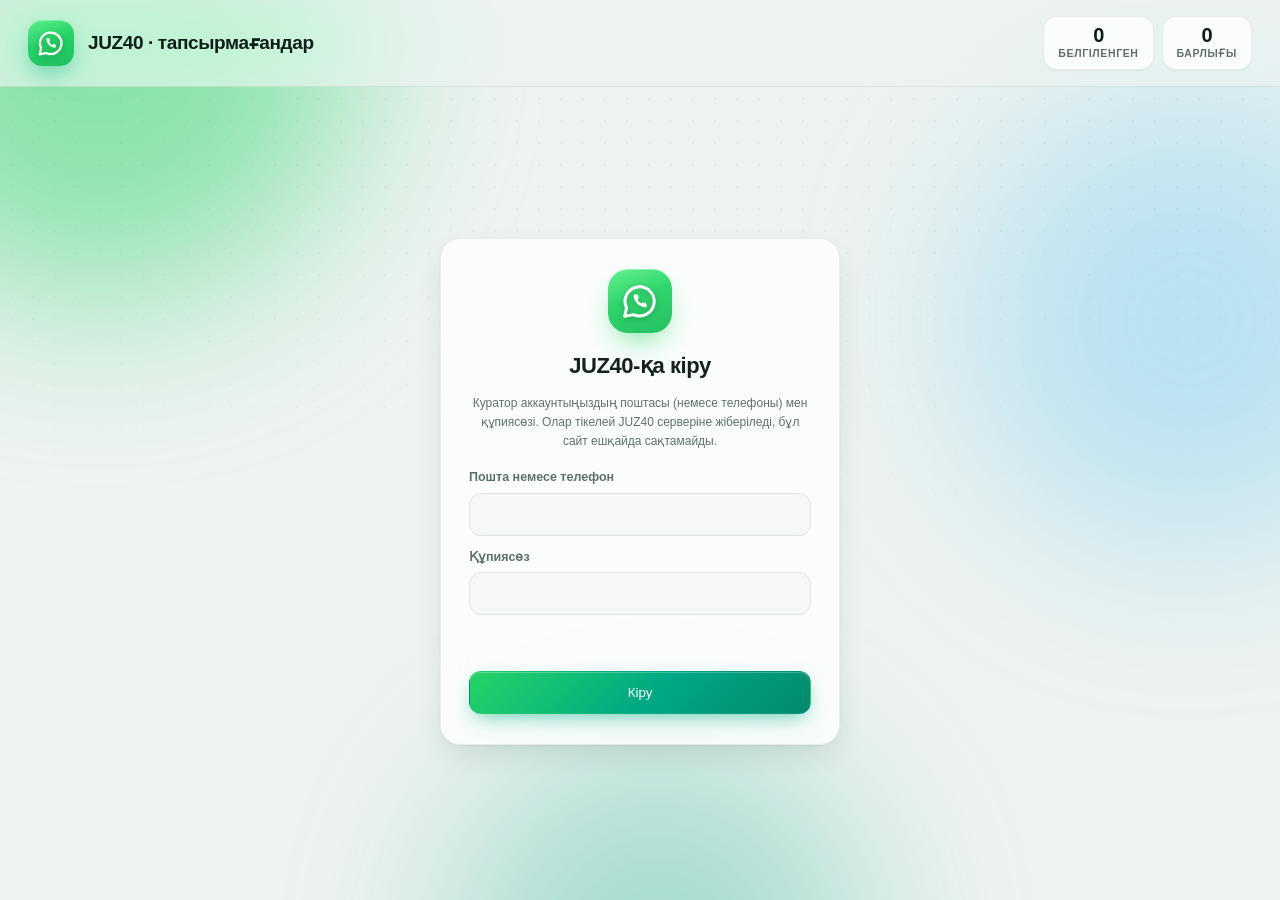
==== juz40.html @ 731885a3 "Ватсап рассылка: bookmarklet panel, landing and JUZ40 page Co-Authored-By: Claude Opus 5.5 <noreply@" ====
<!doctype html>
<html lang="kk">
<head>
  <meta charset="utf-8">
  <meta name="viewport" content="width=device-width, initial-scale=1">
  <title>JUZ40 · Ватсап рассылка</title>
  <link rel="icon" href="icon.svg" type="image/svg+xml">
  <link rel="stylesheet" href="site.css">
</head>
<body>
  <div class="aurora" aria-hidden="true"><i></i><i></i><i></i></div>

  <header class="topbar">
    <div class="brand">
      <a class="logo" href="./" title="Басты бет">
        <svg class="wa-logo" viewBox="0 0 24 24" aria-hidden="true"><path class="wa-bubble" d="M7.9 20.6A9.2 9.2 0 1 0 3.5 16.3L2.3 21.7Z"/><path class="wa-phone" transform="translate(7.1 7.1) scale(.41)" d="M22 16.92v3a2 2 0 0 1-2.18 2 19.79 19.79 0 0 1-8.63-3.07 19.5 19.5 0 0 1-6-6 19.79 19.79 0 0 1-3.07-8.67A2 2 0 0 1 4.11 2h3a2 2 0 0 1 2 1.72 12.84 12.84 0 0 0 .7 2.81 2 2 0 0 1-.45 2.11L8.09 9.91a16 16 0 0 0 6 6l1.27-1.27a2 2 0 0 1 2.11-.45 12.84 12.84 0 0 0 2.81.7A2 2 0 0 1 22 16.92z"/></svg>
      </a>
      <h1>JUZ40 · тапсырмағандар</h1>
    </div>
    <div class="hero-stats">
      <div class="stat"><span class="stat-num" id="heroSel">0</span><span class="stat-label">белгіленген</span></div>
      <div class="stat"><span class="stat-num" id="heroAll">0</span><span class="stat-label">барлығы</span></div>
    </div>
    <button id="logout" class="ghost sm hidden"><svg class="icon" viewBox="0 0 24 24" aria-hidden="true"><path d="M9 21H5a2 2 0 0 1-2-2V5a2 2 0 0 1 2-2h4"/><path d="m16 17 5-5-5-5"/><path d="M21 12H9"/></svg>Шығу</button>
    <div id="statusPill" class="pill hidden"><span class="spinner"></span><span id="status"></span></div>
  </header>

  <main id="loginView" class="login hidden">
    <form id="loginForm" class="card login-card">
      <div class="login-logo">
        <svg class="wa-logo" viewBox="0 0 24 24" aria-hidden="true"><path class="wa-bubble" d="M7.9 20.6A9.2 9.2 0 1 0 3.5 16.3L2.3 21.7Z"/><path class="wa-phone" transform="translate(7.1 7.1) scale(.41)" d="M22 16.92v3a2 2 0 0 1-2.18 2 19.79 19.79 0 0 1-8.63-3.07 19.5 19.5 0 0 1-6-6 19.79 19.79 0 0 1-3.07-8.67A2 2 0 0 1 4.11 2h3a2 2 0 0 1 2 1.72 12.84 12.84 0 0 0 .7 2.81 2 2 0 0 1-.45 2.11L8.09 9.91a16 16 0 0 0 6 6l1.27-1.27a2 2 0 0 1 2.11-.45 12.84 12.84 0 0 0 2.81.7A2 2 0 0 1 22 16.92z"/></svg>
      </div>
      <h2>JUZ40-қа кіру</h2>
      <p class="hint">Куратор аккаунтыңыздың поштасы (немесе телефоны) мен құпиясөзі. Олар тікелей JUZ40 серверіне жіберіледі, бұл сайт ешқайда сақтамайды.</p>
      <label>Пошта немесе телефон<input id="username" type="text" autocomplete="username" required></label>
      <label>Құпиясөз<input id="password" type="password" autocomplete="current-password" required></label>
      <div id="loginError" class="login-error"></div>
      <button id="loginBtn" class="primary wide" type="submit">Кіру</button>
    </form>
  </main>

  <main id="appView" class="layout hidden">
    <aside class="side">
      <div id="openerHint" class="card notice">
        <b>Кеңес:</b> бұл бетті WhatsApp Web-тегі «📨 Рассылка» панелінен <b>JUZ40</b> батырмасы арқылы ашыңыз — сонда тізім панельге бірден түседі.
      </div>

      <section class="card step" style="--i:0">
        <div class="step-head"><span class="num">1</span><h2>Топ</h2></div>
        <div class="select-wrap">
          <select id="group"></select>
          <button id="reloadGroups" class="icon-btn" title="Жаңарту"><svg class="icon" viewBox="0 0 24 24" aria-hidden="true"><path d="M21 12a9 9 0 1 1-9-9c2.52 0 4.93 1 6.74 2.74L21 8"/><path d="M21 3v5h-5"/></svg></button>
        </div>
      </section>

      <section class="card step" style="--i:1">
        <div class="step-head">
          <span class="num">2</span><h2>Тапсырмалар</h2>
          <label class="switch"><input type="checkbox" id="showAll"><span></span>Ескілері</label>
        </div>
        <div id="lessons" class="lesson-grid"></div>
        <div class="field-label">Кімге жіберу</div>
        <div class="segmented">
          <label><input type="radio" name="recipients" value="parents" checked><span>Ата-анаға</span></label>
          <label><input type="radio" name="recipients" value="students"><span>Оқушыға</span></label>
          <label><input type="radio" name="recipients" value="both"><span>Екеуіне</span></label>
        </div>
        <button id="findStudents" class="primary wide"><svg class="icon" viewBox="0 0 24 24" aria-hidden="true"><path d="M16 21v-2a4 4 0 0 0-4-4H6a4 4 0 0 0-4 4v2"/><circle cx="9" cy="7" r="4"/><path d="M22 21v-2a4 4 0 0 0-3-3.87"/><path d="M16 3.13a4 4 0 0 1 0 7.75"/></svg>Тапсырмағандарды табу</button>
      </section>

      <details class="card" style="--i:2">
        <summary><svg class="icon" viewBox="0 0 24 24" aria-hidden="true"><path d="M21 4h-7M10 4H3M21 12h-9M8 12H3M21 20h-5M12 20H3M14 2v4M8 10v4M16 18v4"/></svg>Баптаулар</summary>
        <div class="settings">
          <label>Ата-ана контактісінің басы <span class="hint">мысалы «АА» → «АА БЕРДІМҰРАТ АСЫЛЖАН»</span>
            <input id="prefix" type="text">
          </label>
          <label>Оқушы контактісінің басы <span class="hint">бос болса, контакт атауы оқушының тегімен басталады</span>
            <input id="studentPrefix" type="text">
          </label>
          <label>Іздеу тәсілі
            <select id="method">
              <option value="contact-then-phone">Алдымен контакт, табылмаса платформадағы нөмір</option>
              <option value="contact-only">Тек контакт</option>
              <option value="phone-only">Тек платформадағы нөмір</option>
            </select>
          </label>
          <label>Ата-анаға хабарлама үлгісі <span class="hint"><code>{оқушы}</code> <code>{аты}</code> <code>{тапсырмалар}</code></span>
            <textarea id="template" rows="5"></textarea>
          </label>
          <label>Оқушыға хабарлама үлгісі <span class="hint"><code>{оқушы}</code> <code>{аты}</code> <code>{тапсырмалар}</code></span>
            <textarea id="studentTemplate" rows="5"></textarea>
          </label>
          <div class="grid2">
            <button id="resetTemplate" class="ghost" type="button">Үлгіні қалпына келтіру</button>
            <button id="saveSettings" class="primary" type="button">Сақтау</button>
          </div>
        </div>
      </details>
    </aside>

    <section class="card people step" style="--i:1">
      <div class="step-head">
        <span class="num">3</span><h2>Хабарламалар</h2>
        <span id="previewCount" class="chip brand"></span>
      </div>
      <div class="toolbar">
        <div class="search">
          <svg class="icon" viewBox="0 0 24 24" aria-hidden="true"><circle cx="11" cy="11" r="8"/><path d="m21 21-4.3-4.3"/></svg>
          <input id="search" type="text" placeholder="Іздеу…">
        </div>
        <button id="selectAll" class="ghost sm"><svg class="icon" viewBox="0 0 24 24" aria-hidden="true"><path d="M20 6 9 17l-5-5"/></svg>Барлығы</button>
        <button id="selectNone" class="ghost sm"><svg class="icon" viewBox="0 0 24 24" aria-hidden="true"><path d="M18 6 6 18"/><path d="m6 6 12 12"/></svg>Ешкім</button>
      </div>

      <div id="emptyPreview" class="empty">
        <div class="empty-art">
          <svg viewBox="0 0 24 24" aria-hidden="true"><path d="M16 21v-2a4 4 0 0 0-4-4H6a4 4 0 0 0-4 4v2"/><circle cx="9" cy="7" r="4"/><path d="M22 21v-2a4 4 0 0 0-3-3.87"/><path d="M16 3.13a4 4 0 0 1 0 7.75"/></svg>
        </div>
        <b>Әзірге ешкім жоқ</b>
        <span>Сол жақтан тапсырмаларды белгілеп, «Тапсырмағандарды табу» басыңыз.</span>
      </div>
      <div class="table-wrap hidden">
        <table id="preview">
          <thead><tr><th></th><th>Оқушы</th><th>Тапсырмағаны</th><th>Хабарлама</th></tr></thead>
          <tbody></tbody>
        </table>
      </div>

      <div class="dock">
        <div id="noOpener" class="notice warn hidden">
          WhatsApp панелі табылмады. <b>web.whatsapp.com</b> ашып, бетбелгілердегі <b>«📨 Рассылка»</b> батырмасын басыңыз да, панельдегі <b>JUZ40 → JUZ40-ты ашу</b> арқылы осы бетке қайта кіріңіз.
        </div>
        <div class="actions">
          <button id="send" class="primary send"><svg class="icon" viewBox="0 0 24 24" aria-hidden="true"><path d="m22 2-7 20-4-9-9-4Z"/><path d="M22 2 11 13"/></svg><span id="sendLabel">WhatsApp панеліне жіберу</span></button>
        </div>
      </div>
    </section>
  </main>

  <script src="juz40.js"></script>
</body>
</html>
---- site.css ----
:root {
  --bg: #eef3f1;
  --bg-2: #e3ece8;
  --card: rgba(255, 255, 255, .78);
  --card-solid: #ffffff;
  --card-border: rgba(15, 40, 30, .08);
  --text: #0f1d18;
  --muted: #5f7069;
  --faint: #8d9b95;
  --line: rgba(15, 40, 30, .08);
  --field: #f5f8f7;
  --field-border: #dbe5e1;
  --hover: rgba(0, 168, 132, .06);
  --brand: #00a884;
  --brand-2: #25d366;
  --brand-3: #06cf9c;
  --brand-ink: #007a60;
  --brand-soft: rgba(0, 168, 132, .12);
  --sky: #34b7f1;
  --ok: #12a150;
  --ok-soft: rgba(18, 161, 80, .12);
  --fail: #e5484d;
  --fail-soft: rgba(229, 72, 77, .12);
  --warn: #c27a00;
  --warn-soft: rgba(245, 166, 35, .16);
  --chat-bg: #efe7dd;
  --bubble: #d9fdd3;
  --bubble-text: #111b21;
  --shadow-sm: 0 1px 2px rgba(16, 40, 30, .06);
  --shadow: 0 1px 2px rgba(16, 40, 30, .05), 0 12px 32px -8px rgba(16, 40, 30, .14);
  --shadow-lg: 0 24px 60px -18px rgba(0, 120, 90, .35);
  --radius: 20px;
  --radius-sm: 12px;
  --ease: cubic-bezier(.2, .8, .2, 1);
  --spring: cubic-bezier(.34, 1.56, .64, 1);
  color-scheme: light;
}

@media (prefers-color-scheme: dark) {
  :root {
    --bg: #070d0b;
    --bg-2: #0b1512;
    --card: rgba(19, 30, 27, .72);
    --card-solid: #121d1a;
    --card-border: rgba(255, 255, 255, .07);
    --text: #e9f1ee;
    --muted: #93a7a0;
    --faint: #64776f;
    --line: rgba(255, 255, 255, .06);
    --field: rgba(255, 255, 255, .04);
    --field-border: rgba(255, 255, 255, .09);
    --hover: rgba(37, 211, 102, .05);
    --brand-ink: #3ee08f;
    --brand-soft: rgba(37, 211, 102, .13);
    --ok: #3ddc84;
    --ok-soft: rgba(61, 220, 132, .13);
    --fail: #ff6b6f;
    --fail-soft: rgba(255, 107, 111, .13);
    --warn: #ffbe4d;
    --warn-soft: rgba(255, 190, 77, .13);
    --chat-bg: #0b141a;
    --bubble: #005c4b;
    --bubble-text: #e9edef;
    --shadow-sm: 0 1px 2px rgba(0, 0, 0, .4);
    --shadow: 0 1px 1px rgba(0, 0, 0, .3), 0 16px 40px -12px rgba(0, 0, 0, .6);
    --shadow-lg: 0 30px 70px -20px rgba(0, 200, 120, .28);
    color-scheme: dark;
  }
}

* { box-sizing: border-box; }
html { scroll-behavior: smooth; }

body {
  margin: 0;
  min-height: 100vh;
  font: 14px/1.5 -apple-system, BlinkMacSystemFont, "SF Pro Text", "Inter", "Segoe UI", Roboto, sans-serif;
  -webkit-font-smoothing: antialiased;
  background: var(--bg);
  color: var(--text);
  overflow-x: hidden;
}

.aurora { position: fixed; inset: 0; z-index: -1; overflow: hidden; pointer-events: none; }
.aurora::after {
  content: "";
  position: absolute; inset: 0;
  background-image: radial-gradient(rgba(127, 160, 148, .14) 1px, transparent 1px);
  background-size: 22px 22px;
  mask-image: linear-gradient(to bottom, #000, transparent 70%);
}
.aurora i { position: absolute; border-radius: 50%; filter: blur(90px); opacity: .5; }
.aurora i:nth-child(1) { width: 520px; height: 520px; left: -160px; top: -220px; background: var(--brand-2); animation: float 18s ease-in-out infinite alternate; }
.aurora i:nth-child(2) { width: 460px; height: 460px; right: -140px; top: 10%; background: var(--sky); opacity: .28; animation: float 22s ease-in-out infinite alternate-reverse; }
.aurora i:nth-child(3) { width: 420px; height: 420px; left: 35%; bottom: -260px; background: var(--brand); opacity: .3; animation: float 26s ease-in-out infinite alternate; }
@media (prefers-color-scheme: dark) { .aurora i { opacity: .22; } .aurora i:nth-child(2) { opacity: .12; } .aurora i:nth-child(3) { opacity: .16; } }

.topbar {
  position: sticky; top: 0; z-index: 20;
  display: flex; align-items: center; gap: 20px;
  padding: 16px 28px;
  background: color-mix(in srgb, var(--bg) 70%, transparent);
  backdrop-filter: saturate(180%) blur(18px);
  -webkit-backdrop-filter: saturate(180%) blur(18px);
  border-bottom: 1px solid var(--line);
}
.brand { display: flex; align-items: center; gap: 14px; flex: 1; min-width: 0; }
.logo {
  position: relative;
  width: 46px; height: 46px; flex: none;
  display: grid; place-items: center;
  border-radius: 14px;
  background: linear-gradient(160deg, #5cf08a, #25d366 45%, #1ebe5d);
  box-shadow: 0 10px 24px -6px rgba(0, 168, 132, .6), inset 0 1px 0 rgba(255, 255, 255, .35);
}
.logo::after {
  content: ""; position: absolute; inset: -5px; border-radius: 18px;
  border: 2px solid var(--brand-2); opacity: 0;
  animation: ring 2.8s ease-out infinite;
}
.wa-logo { width: 28px; height: 28px; filter: drop-shadow(0 2px 3px rgba(0, 0, 0, .2)); }
.wa-bubble { fill: none; stroke: #fff; stroke-width: 1.9; stroke-linejoin: round; }
.wa-phone { fill: #fff; }
h1 { margin: 0; font-size: 19px; font-weight: 750; letter-spacing: -.02em; }
.tagline { margin: 1px 0 0; font-size: 12px; color: var(--muted); white-space: nowrap; overflow: hidden; text-overflow: ellipsis; }

.hero-stats { display: flex; gap: 8px; }
.stat {
  display: flex; flex-direction: column; align-items: center;
  min-width: 84px; padding: 7px 14px;
  border-radius: 14px;
  background: var(--card); border: 1px solid var(--card-border);
  box-shadow: var(--shadow-sm);
}
.stat-num { font-size: 20px; font-weight: 800; letter-spacing: -.03em; line-height: 1.1; font-variant-numeric: tabular-nums; }
.stat-label { font-size: 10.5px; text-transform: uppercase; letter-spacing: .06em; color: var(--muted); font-weight: 600; }
.stat.ok .stat-num { color: var(--ok); }
.stat.fail .stat-num { color: var(--fail); }
.stat-num.bump { animation: bump .45s var(--spring); }

.pill {
  position: fixed; left: 50%; bottom: 112px; z-index: 30;
  transform: translateX(-50%);
  display: inline-flex; align-items: center; gap: 10px;
  padding: 10px 18px;
  border-radius: 999px;
  background: rgba(17, 27, 24, .92); color: #fff;
  font-size: 13px; font-weight: 600;
  box-shadow: 0 16px 40px -10px rgba(0, 0, 0, .5);
  backdrop-filter: blur(12px);
  transition: opacity .3s var(--ease), transform .35s var(--spring);
}
.pill.hidden { opacity: 0; transform: translate(-50%, 16px) scale(.95); pointer-events: none; }
.spinner { width: 14px; height: 14px; border-radius: 50%; border: 2px solid rgba(255, 255, 255, .25); border-top-color: var(--brand-2); animation: spin .8s linear infinite; }

.layout {
  display: grid;
  grid-template-columns: minmax(340px, 420px) minmax(0, 1fr);
  gap: 20px;
  max-width: 1480px;
  margin: 0 auto;
  padding: 22px 28px 40px;
  align-items: start;
}
.side { display: flex; flex-direction: column; gap: 20px; position: sticky; top: 100px; max-height: calc(100vh - 120px); overflow: auto; padding-bottom: 4px; scrollbar-width: none; }
.side::-webkit-scrollbar { display: none; }
@media (max-width: 1000px) {
  .layout { grid-template-columns: 1fr; padding: 16px; }
  .side { position: static; max-height: none; overflow: visible; }
  .hero-stats { display: none; }
}

.card {
  position: relative;
  background: var(--card);
  border: 1px solid var(--card-border);
  border-radius: var(--radius);
  padding: 20px;
  box-shadow: var(--shadow);
  backdrop-filter: saturate(160%) blur(20px);
  -webkit-backdrop-filter: saturate(160%) blur(20px);
  animation: rise .55s var(--ease) both;
  animation-delay: calc(var(--i, 0) * 80ms);
}
.card::before {
  content: ""; position: absolute; inset: 0; border-radius: inherit; pointer-events: none;
  background: linear-gradient(180deg, rgba(255, 255, 255, .06), transparent 40%);
}

.step-head { display: flex; align-items: center; gap: 12px; margin-bottom: 16px; }
.step-head h2 { margin: 0; flex: 1; font-size: 16px; font-weight: 700; letter-spacing: -.01em; }
.num {
  width: 30px; height: 30px; flex: none;
  display: grid; place-items: center;
  border-radius: 10px;
  font-size: 13px; font-weight: 800; color: #fff;
  background: linear-gradient(135deg, var(--brand-2), var(--brand));
  box-shadow: 0 6px 14px -4px rgba(0, 168, 132, .55);
}
.counter { font-size: 12px; color: var(--muted); font-weight: 600; font-variant-numeric: tabular-nums; }
.counter:not(:empty) { padding: 3px 10px; border-radius: 999px; background: var(--brand-soft); color: var(--brand-ink); }

.hint { margin: 10px 0 0; font-size: 12px; line-height: 1.55; color: var(--muted); }
code { padding: 1px 6px; border-radius: 6px; background: var(--brand-soft); color: var(--brand-ink); font: 600 11.5px ui-monospace, SFMono-Regular, Menlo, monospace; }

select, input[type=text], input[type=password], input[type=number], textarea {
  width: 100%;
  padding: 11px 14px;
  font: inherit; color: var(--text);
  background: var(--field);
  border: 1px solid var(--field-border);
  border-radius: var(--radius-sm);
  transition: border-color .2s, box-shadow .2s, background .2s;
}
select:hover, input:hover, textarea:hover { border-color: color-mix(in srgb, var(--brand) 40%, var(--field-border)); }
select:focus, input:focus, textarea:focus { outline: none; border-color: var(--brand); box-shadow: 0 0 0 4px var(--brand-soft); background: var(--card-solid); }
select {
  appearance: none; cursor: pointer; padding-right: 38px; font-weight: 600;
  background-image: url("data:image/svg+xml,%3Csvg xmlns='http://www.w3.org/2000/svg' viewBox='0 0 24 24' fill='none' stroke='%2300a884' stroke-width='2.5' stroke-linecap='round' stroke-linejoin='round'%3E%3Cpath d='m6 9 6 6 6-6'/%3E%3C/svg%3E");
  background-repeat: no-repeat; background-position: right 12px center; background-size: 16px;
}
textarea { resize: vertical; line-height: 1.55; }
#template { min-height: 130px; font-size: 14px; }
.list-input { min-height: 150px; font: 12.5px/1.6 ui-monospace, SFMono-Regular, Menlo, monospace; }

button {
  display: inline-flex; align-items: center; justify-content: center; gap: 8px;
  padding: 10px 16px;
  font: 600 14px/1.2 inherit; font-family: inherit;
  color: var(--text);
  border: 1px solid transparent;
  border-radius: var(--radius-sm);
  cursor: pointer;
  transition: transform .2s var(--spring), box-shadow .25s var(--ease), background .2s, border-color .2s, color .2s, opacity .2s;
}
button:active:not(:disabled) { transform: scale(.96); }
button:disabled { opacity: .4; cursor: not-allowed; }
button.wide { width: 100%; margin-top: 14px; padding: 13px 16px; }
button.sm { padding: 8px 12px; font-size: 13px; }

button.primary {
  position: relative; overflow: hidden; isolation: isolate;
  color: #fff;
  background: linear-gradient(135deg, var(--brand-2) 0%, var(--brand) 55%, #018a6d 100%);
  box-shadow: 0 8px 20px -6px rgba(0, 168, 132, .6), inset 0 1px 0 rgba(255, 255, 255, .25);
}
button.primary::after {
  content: ""; position: absolute; inset: 0; z-index: -1;
  background: linear-gradient(110deg, transparent 30%, rgba(255, 255, 255, .35) 50%, transparent 70%);
  background-size: 250% 100%; background-position: 150% 0;
  transition: background-position .8s var(--ease);
}
button.primary:hover:not(:disabled) { box-shadow: 0 14px 30px -8px rgba(0, 168, 132, .75), inset 0 1px 0 rgba(255, 255, 255, .25); transform: translateY(-1px); }
button.primary:hover:not(:disabled)::after { background-position: -50% 0; }

button.ghost { background: var(--field); border-color: var(--field-border); }
button.ghost:hover:not(:disabled) { border-color: var(--brand); color: var(--brand-ink); background: var(--brand-soft); }
button.danger { color: #fff; background: linear-gradient(135deg, #ff6b6f, #e5484d); box-shadow: 0 8px 20px -8px rgba(229, 72, 77, .6); }
button.danger:disabled { background: var(--field); color: var(--muted); box-shadow: none; border-color: var(--field-border); }

.icon-btn { width: 46px; flex: none; padding: 0; background: var(--field); border-color: var(--field-border); }
.icon-btn:hover:not(:disabled) { border-color: var(--brand); color: var(--brand-ink); }
.icon-btn:hover .icon { transform: rotate(180deg); }
.icon-btn .icon { width: 18px; height: 18px; transition: transform .5s var(--ease); }
.select-wrap { display: flex; gap: 8px; }

.segmented { display: flex; padding: 4px; gap: 4px; background: var(--field); border: 1px solid var(--field-border); border-radius: 14px; margin-bottom: 14px; }
.segmented label { flex: 1; cursor: pointer; }
.segmented input { display: none; }
.segmented span {
  display: flex; align-items: center; justify-content: center; gap: 7px;
  padding: 9px 10px; border-radius: 10px;
  font-size: 13px; font-weight: 650; color: var(--muted);
  transition: background .25s var(--ease), color .2s, box-shadow .25s;
}
.segmented span:hover { color: var(--text); }
.segmented input:checked + span { background: var(--card-solid); color: var(--brand-ink); box-shadow: 0 2px 8px rgba(0, 0, 0, .1), 0 0 0 1px var(--card-border); }
.segmented.small span { padding: 7px 8px; font-size: 12px; }
.segmented.small { margin: 12px 0; }

.src-panel { animation: rise .35s var(--ease) both; }
.src-panel.hidden { display: none; }

.file-btn {
  position: relative; overflow: hidden;
  display: flex; align-items: center; justify-content: center; gap: 8px;
  padding: 12px; border-radius: var(--radius-sm);
  border: 1.5px dashed color-mix(in srgb, var(--brand) 45%, transparent);
  color: var(--brand-ink); font-weight: 650; font-size: 13px; cursor: pointer;
  background: var(--brand-soft);
  transition: background .2s, border-color .2s;
}
.file-btn:hover { border-color: var(--brand); background: color-mix(in srgb, var(--brand) 18%, transparent); }
.file-btn input { position: absolute; inset: 0; opacity: 0; cursor: pointer; }

.vars { display: flex; flex-wrap: wrap; gap: 6px; margin-bottom: 10px; }
.vars button {
  padding: 5px 11px; border-radius: 999px;
  font-size: 12px; font-weight: 650;
  color: var(--brand-ink); background: var(--brand-soft);
  border: 1px solid color-mix(in srgb, var(--brand) 22%, transparent);
}
.vars button:hover { background: var(--brand); color: #fff; transform: translateY(-1px); }

.phone { margin-top: 14px; border-radius: 16px; overflow: hidden; border: 1px solid var(--card-border); box-shadow: var(--shadow-sm); }
.phone-head { display: flex; align-items: center; gap: 10px; padding: 9px 12px; background: var(--card-solid); font-size: 13px; font-weight: 650; border-bottom: 1px solid var(--line); }
.phone-head span:last-child { overflow: hidden; text-overflow: ellipsis; white-space: nowrap; }
.chat-bg {
  padding: 16px 14px 18px;
  min-height: 92px;
  background-color: var(--chat-bg);
  background-image:
    radial-gradient(circle at 20% 30%, rgba(0, 0, 0, .035) 1.5px, transparent 2px),
    radial-gradient(circle at 70% 70%, rgba(0, 0, 0, .035) 1.5px, transparent 2px);
  background-size: 26px 26px, 34px 34px;
  display: flex; justify-content: flex-end;
}
.bubble {
  position: relative;
  max-width: 88%;
  padding: 7px 10px 18px 10px;
  border-radius: 10px 0 10px 10px;
  background: var(--bubble); color: var(--bubble-text);
  font-size: 13.5px; line-height: 1.45;
  white-space: pre-wrap; word-break: break-word;
  box-shadow: 0 1px .5px rgba(11, 20, 26, .13);
  animation: pop .35s var(--spring) both;
}
.bubble::before {
  content: ""; position: absolute; top: 0; right: -8px;
  border-width: 0 0 10px 8px; border-style: solid;
  border-color: transparent transparent transparent var(--bubble);
}
.bubble::after { content: "12:00 ✓✓"; position: absolute; right: 8px; bottom: 3px; font-size: 10.5px; color: #53bdeb; letter-spacing: -.02em; }
.bubble-empty { opacity: .55; font-style: italic; }

details > summary {
  display: flex; align-items: center; gap: 10px;
  font-weight: 700; cursor: pointer; list-style: none; user-select: none;
}
details > summary::-webkit-details-marker { display: none; }
details > summary .icon { color: var(--brand); }
details > summary::after { content: ""; margin-left: auto; width: 8px; height: 8px; border-right: 2px solid var(--muted); border-bottom: 2px solid var(--muted); transform: rotate(-45deg); transition: transform .3s var(--ease); }
details[open] > summary::after { transform: rotate(45deg); }
details[open] .settings { animation: rise .35s var(--ease) both; }
.settings { margin-top: 16px; display: flex; flex-direction: column; gap: 12px; }
.settings label { display: flex; flex-direction: column; gap: 6px; font-size: 12px; font-weight: 650; color: var(--muted); }
.settings label .hint { margin: 0; font-weight: 500; }
.grid2 { display: grid; grid-template-columns: 1fr 1fr; gap: 10px; }
.presets { display: grid; grid-template-columns: 1fr 1fr; gap: 10px; }
.preset {
  flex-direction: column; align-items: flex-start; gap: 2px;
  padding: 12px 14px; text-align: left;
  background: var(--field); border: 1px solid var(--field-border);
}
.preset b { font-size: 14px; }
.preset span { font-size: 11.5px; font-weight: 500; color: var(--muted); }
.preset:hover { border-color: var(--brand); background: var(--brand-soft); }
.settings button.wide { margin-top: 2px; }

.people { display: flex; flex-direction: column; min-height: calc(100vh - 140px); padding-bottom: 0; }
.toolbar { display: flex; align-items: center; gap: 8px; flex-wrap: wrap; margin-bottom: 14px; }
.search { position: relative; flex: 1; min-width: 180px; }
.search .icon { position: absolute; left: 13px; top: 50%; transform: translateY(-50%); color: var(--faint); pointer-events: none; }
.search input { padding-left: 38px; border-radius: 999px; }

.switch { display: inline-flex; align-items: center; gap: 9px; margin-left: 6px; font-size: 12.5px; font-weight: 600; color: var(--muted); cursor: pointer; user-select: none; }
.switch input { display: none !important; }
.switch span { position: relative; width: 38px; height: 22px; flex: none; border-radius: 999px; background: var(--field-border); transition: background .25s; }
.switch span::after { content: ""; position: absolute; left: 3px; top: 3px; width: 16px; height: 16px; border-radius: 50%; background: #fff; box-shadow: 0 2px 4px rgba(0, 0, 0, .25); transition: transform .3s var(--spring); }
.switch input:checked + span { background: var(--brand); }
.switch input:checked + span::after { transform: translateX(16px); }

.empty {
  flex: 1;
  display: flex; flex-direction: column; align-items: center; justify-content: center; gap: 6px;
  min-height: 320px; padding: 40px 20px;
  text-align: center; color: var(--muted);
  border: 1.5px dashed var(--field-border); border-radius: 16px;
}
.empty b { color: var(--text); font-size: 16px; }
.empty span { font-size: 13px; max-width: 320px; }
.empty-art {
  width: 74px; height: 74px; margin-bottom: 8px;
  display: grid; place-items: center; border-radius: 24px;
  background: var(--brand-soft);
  animation: floaty 4s ease-in-out infinite;
}
.empty-art svg { width: 34px; height: 34px; fill: none; stroke: var(--brand); stroke-width: 1.8; stroke-linecap: round; stroke-linejoin: round; }
.empty.hidden, .table-wrap.hidden { display: none; }

.table-wrap { flex: 1; overflow: auto; margin: 0 -20px; padding: 0 12px; }
table { width: 100%; border-collapse: separate; border-spacing: 0 6px; }
thead th {
  position: sticky; top: 0; z-index: 2;
  padding: 8px 10px; text-align: left;
  font-size: 10.5px; font-weight: 700; letter-spacing: .08em; text-transform: uppercase; color: var(--faint);
  background: var(--card-solid);
}
tbody tr { animation: rise .4s var(--ease) both; animation-delay: calc(var(--i, 0) * 18ms); }
tbody td {
  padding: 12px 10px; vertical-align: middle;
  background: var(--field);
  border-top: 1px solid transparent; border-bottom: 1px solid transparent;
  transition: background .25s, border-color .25s, opacity .25s;
}
tbody td:first-child { border-radius: 14px 0 0 14px; border-left: 1px solid transparent; width: 44px; text-align: center; }
tbody td:last-child { border-radius: 0 14px 14px 0; border-right: 1px solid transparent; }
tbody tr:hover td { background: var(--hover); border-color: var(--line); }
tbody tr.off td { opacity: .45; }
tbody tr.off td:first-child { opacity: 1; }
tbody tr.active td { background: var(--brand-soft); border-color: color-mix(in srgb, var(--brand) 40%, transparent); }
tbody tr.active td:first-child { box-shadow: inset 3px 0 0 var(--brand); }
tbody tr.filtered { display: none; }

.who { display: flex; align-items: center; gap: 12px; min-width: 190px; max-width: 290px; }
.who-text { min-width: 0; }
.avatar {
  width: 40px; height: 40px; flex: none;
  display: grid; place-items: center;
  border-radius: 50%;
  font-size: 14px; font-weight: 750; color: #fff; letter-spacing: -.02em;
  background: linear-gradient(135deg, hsl(var(--h, 160) 70% 55%), hsl(calc(var(--h, 160) + 40) 70% 42%));
  box-shadow: inset 0 1px 0 rgba(255, 255, 255, .3), 0 4px 10px -4px hsl(var(--h, 160) 70% 40% / .7);
}
.avatar.sm { width: 28px; height: 28px; font-size: 11px; }
td .name { font-weight: 650; font-size: 14px; letter-spacing: -.01em; }
td .sub { margin-top: 1px; font-size: 11.5px; color: var(--faint); white-space: nowrap; overflow: hidden; text-overflow: ellipsis; max-width: 230px; }
td .name { white-space: nowrap; overflow: hidden; text-overflow: ellipsis; max-width: 230px; }
td.msg {
  font-size: 12.5px; color: var(--muted); min-width: 240px;
}
td.msg .clamp { display: -webkit-box; -webkit-line-clamp: 2; -webkit-box-orient: vertical; overflow: hidden; white-space: pre-wrap; }
tbody tr:hover td.msg .clamp { -webkit-line-clamp: 8; }
td.state { width: 190px; min-width: 150px; font-size: 12px; }
tbody tr { cursor: pointer; }

input[type=checkbox] {
  appearance: none; -webkit-appearance: none;
  width: 22px; height: 22px; margin: 0; cursor: pointer;
  border-radius: 7px;
  border: 2px solid var(--field-border);
  background: var(--card-solid);
  display: inline-grid; place-items: center;
  transition: background .2s, border-color .2s, transform .25s var(--spring);
}
input[type=checkbox]::after {
  content: ""; width: 6px; height: 11px;
  border: solid #fff; border-width: 0 2.5px 2.5px 0;
  transform: translateY(-1px) rotate(45deg) scale(0);
  transition: transform .25s var(--spring);
}
input[type=checkbox]:checked { background: linear-gradient(135deg, var(--brand-2), var(--brand)); border-color: var(--brand); transform: scale(1.05); }
input[type=checkbox]:checked::after { transform: translateY(-1px) rotate(45deg) scale(1); }
input[type=checkbox]:hover:not(:disabled) { border-color: var(--brand); }
input[type=checkbox]:disabled { opacity: .35; cursor: not-allowed; }

.chip {
  display: inline-flex; align-items: center; gap: 6px;
  padding: 4px 10px; border-radius: 999px;
  font-size: 12px; font-weight: 650; line-height: 1.35;
  background: var(--field); color: var(--muted);
}
.chip:empty { display: none; }
.chip.brand { background: var(--brand-soft); color: var(--brand-ink); }
.chip.ok { background: var(--ok-soft); color: var(--ok); }
.chip.fail { background: var(--fail-soft); color: var(--fail); }
.chip.warn { background: var(--warn-soft); color: var(--warn); }
.chip .icon { width: 13px; height: 13px; stroke-width: 2.6; }
td.state .chip { align-items: flex-start; white-space: normal; animation: pop .35s var(--spring) both; }
td.state .chip .icon { margin-top: 2px; }

.dock {
  position: sticky; bottom: 0; z-index: 5;
  margin: 12px -20px 0; padding: 14px 20px 18px;
  background: linear-gradient(to top, var(--card-solid) 70%, color-mix(in srgb, var(--card-solid) 0%, transparent));
  border-radius: 0 0 var(--radius) var(--radius);
}
.actions { display: flex; gap: 10px; justify-content: flex-end; align-items: center; flex-wrap: wrap; }
.actions .send { padding: 13px 26px; font-size: 15px; border-radius: 14px; }
.actions .send:not(:disabled) { animation: glow 3s ease-in-out infinite; }

.progress { margin-bottom: 12px; animation: rise .3s var(--ease) both; }
.progress.hidden { display: none; }
.progress-top { display: flex; justify-content: space-between; align-items: center; gap: 10px; margin-bottom: 8px; font-size: 13px; font-weight: 650; }
.stats { display: flex; gap: 6px; }
.bar { height: 10px; border-radius: 999px; background: var(--field); overflow: hidden; box-shadow: inset 0 1px 2px rgba(0, 0, 0, .12); }
.bar > div {
  height: 100%; width: 0; border-radius: inherit;
  background: linear-gradient(90deg, var(--brand), var(--brand-2), var(--sky), var(--brand-2), var(--brand));
  background-size: 300% 100%;
  animation: shimmer 2.4s linear infinite;
  transition: width .6s var(--ease);
  box-shadow: 0 0 12px rgba(37, 211, 102, .6);
}

.icon { width: 16px; height: 16px; flex: none; fill: none; stroke: currentColor; stroke-width: 2; stroke-linecap: round; stroke-linejoin: round; }
.icon.spin { animation: spin .9s linear infinite; }

::-webkit-scrollbar { width: 10px; height: 10px; }
::-webkit-scrollbar-thumb { background: var(--field-border); border-radius: 999px; border: 3px solid transparent; background-clip: padding-box; }
::-webkit-scrollbar-thumb:hover { background-color: var(--faint); }

@keyframes rise { from { opacity: 0; transform: translateY(12px); } to { opacity: 1; transform: none; } }
@keyframes pop { from { opacity: 0; transform: scale(.85); } to { opacity: 1; transform: scale(1); } }
@keyframes bump { 0% { transform: scale(1); } 40% { transform: scale(1.3); } 100% { transform: scale(1); } }
@keyframes spin { to { transform: rotate(360deg); } }
@keyframes shimmer { to { background-position: -300% 0; } }
@keyframes float { from { transform: translate(0, 0) scale(1); } to { transform: translate(80px, 50px) scale(1.15); } }
@keyframes floaty { 0%, 100% { transform: translateY(0); } 50% { transform: translateY(-6px); } }
@keyframes ring { 0% { opacity: .8; transform: scale(.9); } 70%, 100% { opacity: 0; transform: scale(1.25); } }
@keyframes glow { 0%, 100% { box-shadow: 0 8px 20px -6px rgba(0, 168, 132, .6), inset 0 1px 0 rgba(255, 255, 255, .25); } 50% { box-shadow: 0 12px 34px -4px rgba(37, 211, 102, .75), inset 0 1px 0 rgba(255, 255, 255, .25); } }

@media (prefers-reduced-motion: reduce) {
  *, *::before, *::after { animation: none !important; transition: none !important; }
}

.lesson-grid {
  display: grid;
  grid-template-columns: 1fr;
  gap: 8px;
  max-height: 340px;
  overflow: auto;
  margin: 0 -6px;
  padding: 2px 6px 6px;
}
.lesson {
  position: relative;
  display: block;
  padding: 12px 44px 12px 14px;
  border: 1.5px solid var(--field-border);
  border-radius: 14px;
  background: var(--field);
  cursor: pointer;
  transition: border-color .2s, background .2s, transform .25s var(--spring), box-shadow .25s;
  animation: rise .4s var(--ease) both;
  animation-delay: calc(var(--i, 0) * 25ms);
}
.lesson:hover { transform: translateY(-1px); border-color: color-mix(in srgb, var(--brand) 45%, var(--field-border)); box-shadow: var(--shadow-sm); }
.lesson input { position: absolute; opacity: 0; pointer-events: none; }
.lesson .title { font-weight: 650; font-size: 13.5px; line-height: 1.35; }
.lesson .meta { margin-top: 3px; font-size: 11.5px; color: var(--muted); }
.lesson .badges { display: flex; gap: 6px; margin-top: 8px; flex-wrap: wrap; }
.lesson .badges .chip { padding: 2px 8px; font-size: 11px; }
.lesson .tick {
  position: absolute; top: 50%; right: 14px;
  width: 22px; height: 22px; margin-top: -11px;
  display: grid; place-items: center;
  border-radius: 7px; border: 2px solid var(--field-border);
  background: var(--card-solid); color: transparent;
  transition: all .25s var(--spring);
}
.lesson .tick .icon { width: 13px; height: 13px; stroke-width: 3; }
.lesson:has(input:checked) { border-color: var(--brand); background: var(--brand-soft); }
.lesson:has(input:checked) .tick { background: linear-gradient(135deg, var(--brand-2), var(--brand)); border-color: var(--brand); color: #fff; transform: scale(1.08); }
.lesson-grid > .empty { min-height: 120px; padding: 20px; }

.field-label { margin: 16px 0 8px; font-size: 12px; font-weight: 700; color: var(--muted); text-transform: uppercase; letter-spacing: .06em; }
.step-head .switch { margin-left: 0; }

.chip.parent { background: rgba(80, 120, 255, .13); color: #4d6fe0; }
.chip.student { background: rgba(160, 80, 230, .13); color: #9a4fdc; }
@media (prefers-color-scheme: dark) {
  .chip.parent { color: #93aaff; }
  .chip.student { color: #cf9bff; }
}
.who .chips { display: flex; gap: 5px; flex-wrap: wrap; margin-top: 4px; }
.who .chips .chip { padding: 1px 8px; font-size: 11px; }
td.tasks { min-width: 150px; max-width: 220px; }
td.tasks .chip { margin: 0 4px 4px 0; padding: 3px 9px; font-size: 11.5px; white-space: normal; }
td.msg textarea {
  min-width: 260px; min-height: 84px;
  padding: 9px 11px;
  font-size: 12.5px; line-height: 1.45;
  background: var(--card-solid);
  border-radius: 12px;
  cursor: text;
}
.settings label { color: var(--text); }
.settings label .hint { color: var(--muted); }
td.tasks { min-width: 120px; max-width: 160px; }
td.msg textarea { min-width: 200px; }
td.state { width: 150px; min-width: 130px; }
.who { min-width: 170px; max-width: 230px; }
td .name, td .sub { max-width: 170px; }
@media (max-width: 1250px) {
  .layout { grid-template-columns: minmax(300px, 340px) minmax(0, 1fr); gap: 16px; padding: 16px; }
  td.tasks .chip { font-size: 11px; }
}

a.logo { text-decoration: none; }
.topbar .ghost.sm { flex: none; }
.notice { padding: 14px 16px; font-size: 13px; line-height: 1.55; color: var(--muted); border-color: color-mix(in srgb, var(--brand) 30%, transparent); background: var(--brand-soft); }
.notice b { color: var(--text); }
.notice.warn { margin-bottom: 12px; border: 1px solid color-mix(in srgb, var(--warn) 35%, transparent); background: var(--warn-soft); border-radius: 14px; }
.hidden { display: none !important; }

.login { min-height: calc(100vh - 90px); display: grid; place-items: center; padding: 24px 16px; }
.login-card { width: 100%; max-width: 400px; padding: 30px 28px; display: flex; flex-direction: column; gap: 12px; }
.login-card h2 { margin: 4px 0 0; font-size: 22px; letter-spacing: -.02em; text-align: center; }
.login-card .hint { text-align: center; margin: 0 0 6px; }
.login-card label { display: flex; flex-direction: column; gap: 6px; font-size: 12.5px; font-weight: 650; color: var(--muted); }
.login-logo { width: 64px; height: 64px; margin: 0 auto; display: grid; place-items: center; border-radius: 20px; background: linear-gradient(160deg, #5cf08a, #25d366 45%, #1ebe5d); box-shadow: 0 14px 30px -10px rgba(37, 211, 102, .7), inset 0 1px 0 rgba(255, 255, 255, .35); }
.login-logo .wa-logo { width: 38px; height: 38px; }
.login-error { min-height: 18px; font-size: 12.5px; font-weight: 600; color: var(--fail); text-align: center; }

.landing { max-width: 1080px; margin: 0 auto; padding: 48px 24px 80px; }
.hero { text-align: center; padding: 30px 0 10px; }
.hero-logo { width: 92px; height: 92px; margin: 0 auto 22px; display: grid; place-items: center; border-radius: 28px; background: linear-gradient(160deg, #5cf08a, #25d366 45%, #1ebe5d); box-shadow: 0 24px 50px -14px rgba(37, 211, 102, .75), inset 0 1px 0 rgba(255, 255, 255, .35); animation: floaty 5s ease-in-out infinite; }
.hero-logo .wa-logo { width: 56px; height: 56px; }
.hero h1 { font-size: clamp(34px, 6vw, 58px); line-height: 1.05; letter-spacing: -.04em; font-weight: 850; margin: 0; }
.hero h1 em { font-style: normal; background: linear-gradient(90deg, var(--brand-2), var(--brand), #34b7f1); -webkit-background-clip: text; background-clip: text; color: transparent; }
.hero p { max-width: 620px; margin: 18px auto 0; font-size: 17px; line-height: 1.6; color: var(--muted); }

.install { margin: 42px auto 0; max-width: 760px; padding: 30px; text-align: center; }
.install h2 { margin: 0 0 6px; font-size: 20px; letter-spacing: -.02em; }
.install .hint { margin: 0 auto 22px; max-width: 520px; font-size: 13.5px; }
.bm-zone { position: relative; display: inline-flex; flex-direction: column; align-items: center; gap: 14px; padding: 26px 34px; border-radius: 22px; border: 2px dashed color-mix(in srgb, var(--brand) 45%, transparent); background: var(--brand-soft); }
.bookmarklet {
  display: inline-flex; align-items: center; gap: 10px;
  padding: 16px 30px; border-radius: 16px;
  font-size: 19px; font-weight: 800; letter-spacing: -.01em; color: #fff; text-decoration: none;
  background: linear-gradient(135deg, var(--brand-2), var(--brand) 55%, #018a6d);
  box-shadow: 0 16px 36px -10px rgba(0, 168, 132, .8), inset 0 1px 0 rgba(255, 255, 255, .3);
  cursor: grab; user-select: none;
  animation: glow 3s ease-in-out infinite;
  transition: transform .25s var(--spring);
}
.bookmarklet:hover { transform: translateY(-2px) scale(1.03); }
.bookmarklet:active { cursor: grabbing; }
.bookmarklet.loading { opacity: .5; pointer-events: none; }
.drag-hint { display: flex; align-items: center; gap: 8px; font-size: 13px; font-weight: 650; color: var(--brand-ink); }
.drag-hint svg { width: 18px; height: 18px; animation: nudge 1.4s ease-in-out infinite; }
.kbd { display: inline-block; padding: 1px 7px; border-radius: 6px; border: 1px solid var(--field-border); border-bottom-width: 2px; background: var(--field); font: 600 12px ui-monospace, SFMono-Regular, Menlo, monospace; color: var(--text); }
.alt-copy { margin-top: 16px; font-size: 12.5px; color: var(--muted); }
.alt-copy button { margin-left: 6px; }

.steps { display: grid; grid-template-columns: repeat(3, 1fr); gap: 16px; margin-top: 26px; }
.steps .card { padding: 22px; }
.steps .num { margin-bottom: 12px; }
.steps h3 { margin: 0 0 6px; font-size: 15.5px; letter-spacing: -.01em; }
.steps p { margin: 0; font-size: 13px; line-height: 1.55; color: var(--muted); }

.section-title { margin: 56px 0 16px; text-align: center; font-size: 13px; font-weight: 750; letter-spacing: .1em; text-transform: uppercase; color: var(--faint); }
.features { display: grid; grid-template-columns: repeat(3, 1fr); gap: 16px; }
.feature { padding: 22px; }
.feature .f-icon { width: 44px; height: 44px; display: grid; place-items: center; border-radius: 14px; background: var(--brand-soft); color: var(--brand-ink); margin-bottom: 14px; }
.feature .f-icon .icon { width: 22px; height: 22px; }
.feature h3 { margin: 0 0 6px; font-size: 15.5px; }
.feature p { margin: 0; font-size: 13px; line-height: 1.55; color: var(--muted); }
.feature a { color: var(--brand-ink); font-weight: 650; }
.foot { margin-top: 48px; padding: 18px 20px; font-size: 12.5px; line-height: 1.6; color: var(--muted); }
.foot b { color: var(--warn); }
@media (max-width: 860px) { .steps, .features { grid-template-columns: 1fr; } .landing { padding-top: 24px; } }
@keyframes nudge { 0%, 100% { transform: translateY(0); } 50% { transform: translateY(-5px); } }
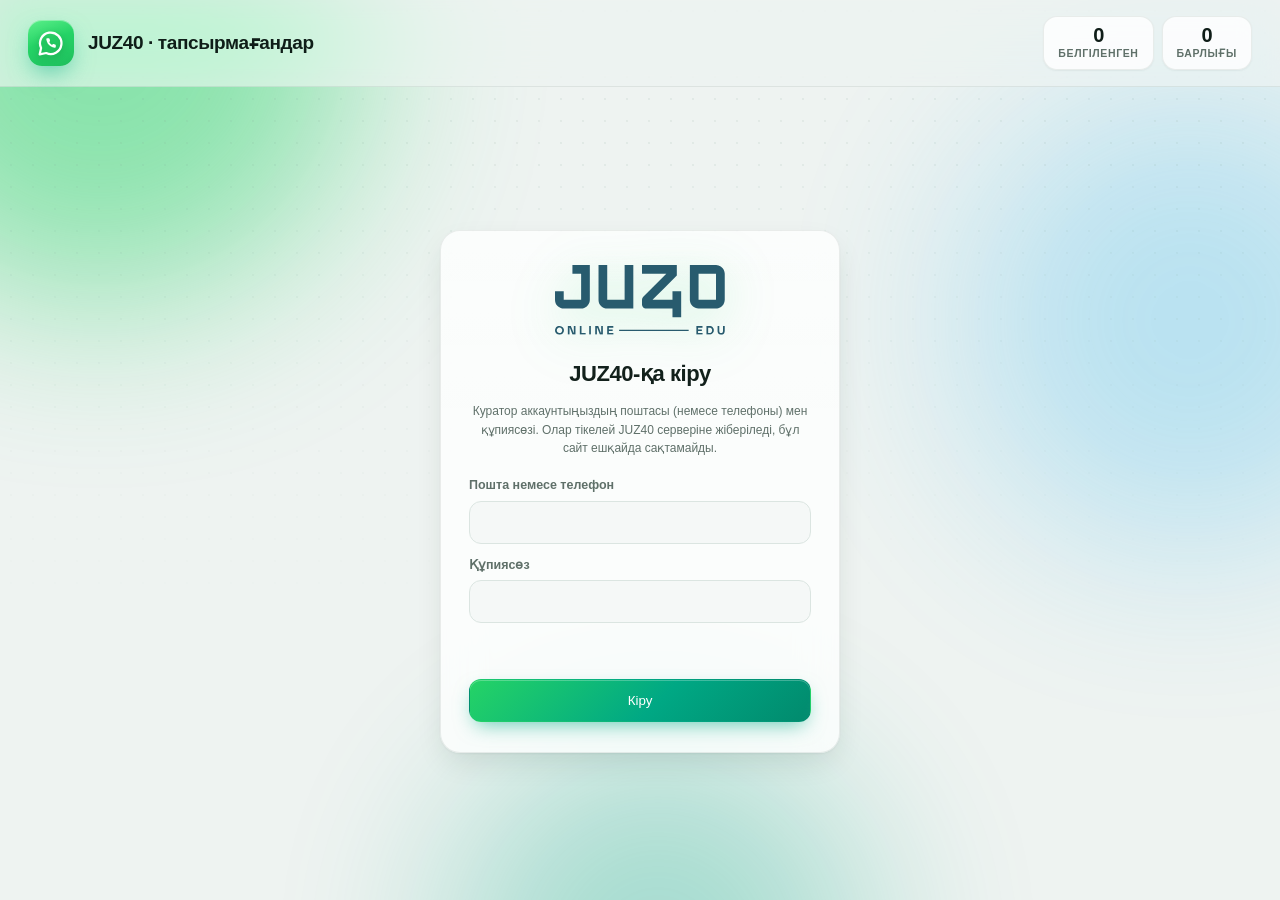
==== commit 61855027: "Show JUZ40 logo on login card Co-Authored-By: Claude Opus 5.5 <noreply@anthropic.com>" ====
--- a/juz40.html
+++ b/juz40.html
@@ -27,9 +27,29 @@
 
   <main id="loginView" class="login hidden">
     <form id="loginForm" class="card login-card">
-      <div class="login-logo">
-        <svg class="wa-logo" viewBox="0 0 24 24" aria-hidden="true"><path class="wa-bubble" d="M7.9 20.6A9.2 9.2 0 1 0 3.5 16.3L2.3 21.7Z"/><path class="wa-phone" transform="translate(7.1 7.1) scale(.41)" d="M22 16.92v3a2 2 0 0 1-2.18 2 19.79 19.79 0 0 1-8.63-3.07 19.5 19.5 0 0 1-6-6 19.79 19.79 0 0 1-3.07-8.67A2 2 0 0 1 4.11 2h3a2 2 0 0 1 2 1.72 12.84 12.84 0 0 0 .7 2.81 2 2 0 0 1-.45 2.11L8.09 9.91a16 16 0 0 0 6 6l1.27-1.27a2 2 0 0 1 2.11-.45 12.84 12.84 0 0 0 2.81.7A2 2 0 0 1 22 16.92z"/></svg>
-      </div>
+      <div class="login-brand"><svg class="juz-logo" role="img" aria-label="JUZ40" viewBox="0 0 78 32" fill="none" xmlns="http://www.w3.org/2000/svg">
+<g clip-path="url(#clip0_9993_29660)">
+<path d="M7.99413 0H15.9772C15.9794 5.13412 15.9777 10.2687 15.9781 15.4028C15.975 15.8305 15.9975 16.2622 15.919 16.685C15.7646 17.5951 15.2777 18.4422 14.5737 19.0376C13.8742 19.6356 12.962 19.9795 12.0415 19.9834C9.40956 19.9834 6.77808 19.983 4.14615 19.9834C3.16695 20.0218 2.17805 19.689 1.42954 19.0539C0.750718 18.4867 0.2695 17.687 0.0904214 16.8196C0.038815 16.5857 0.0224951 16.3465 0 16.1086V11.9927C1.33338 11.9905 2.66677 11.9918 4.00015 11.9918C4.00015 13.3235 3.99971 14.6547 4.00015 15.9859C6.66119 15.9868 9.32223 15.9863 11.9833 15.9859C11.9837 11.9927 11.9837 7.99912 11.9833 4.00596C10.653 4.00508 9.32267 4.00596 7.99193 4.00552C7.99281 2.67034 7.98928 1.33517 7.99413 0Z" fill="currentColor"/>
+<path d="M31.9466 0H35.9362C35.9433 6.66174 35.9375 13.3239 35.9393 19.9861C32.1495 19.9865 28.3598 19.9861 24.57 19.9861C24.1139 19.983 23.653 20.0077 23.2036 19.9155C22.2124 19.7323 21.3051 19.1501 20.7181 18.3309C20.2342 17.664 19.9687 16.843 19.9673 16.019C19.9665 10.6814 19.9669 5.34378 19.9669 0.00617931C21.2994 0.00529655 22.6315 0.00529655 23.964 0.00617931C23.9644 5.33275 23.9635 10.6593 23.9644 15.9859C26.6246 15.9868 29.2843 15.9863 31.9444 15.9859C31.9466 10.6571 31.9422 5.32877 31.9466 0Z" fill="currentColor"/>
+<path d="M39.9314 0H55.8989C55.9051 1.60839 55.8967 3.21677 55.9029 4.82516C52.1916 8.54996 48.4698 12.2637 44.7555 15.9859C47.8042 15.9868 50.8529 15.9863 53.9017 15.9859C53.903 14.6547 53.9017 13.323 53.9026 11.9918C55.2338 11.9914 56.5649 11.9918 57.8961 11.9918C57.897 15.9881 57.897 19.9843 57.8961 23.9806C56.5649 23.9806 55.2338 23.981 53.9026 23.9806C53.9017 22.6494 53.903 21.3177 53.9017 19.9865C49.902 19.9861 45.9027 19.9861 41.903 19.9865C41.6203 19.9936 41.3309 19.9751 41.0663 19.8683C40.4152 19.6268 39.9442 18.9718 39.93 18.2758C39.9261 17.5086 39.9287 16.7415 39.9287 15.9744C39.93 15.4571 40.1435 14.9455 40.5083 14.5801C44.0299 11.0548 47.5532 7.53126 51.0739 4.00596C47.3587 4.00508 43.6435 4.00596 39.9283 4.00552C39.93 2.67035 39.9243 1.33517 39.9314 0Z" fill="currentColor"/>
+<path d="M61.8885 0H73.9533C74.693 0.0273655 75.4296 0.24011 76.0489 0.651034C76.8217 1.15244 77.4105 1.93015 77.6809 2.81159C77.8128 3.19647 77.8278 3.60474 77.8944 4.00243V15.966C77.8419 16.2626 77.8344 16.5663 77.7647 16.8602C77.5799 17.7143 77.1004 18.4991 76.4304 19.0579C75.8465 19.5487 75.1191 19.866 74.3618 19.9561C74.0561 19.9954 73.7478 19.9848 73.4408 19.9861C70.9116 19.9857 68.3821 19.987 65.8529 19.9857C64.8247 19.987 63.8054 19.5672 63.0759 18.8425C62.39 18.1729 61.9604 17.2478 61.8955 16.2909C61.8757 15.9369 61.8902 15.582 61.8858 15.2276C61.8876 10.1517 61.8827 5.07586 61.8885 0ZM65.8807 4.00596C65.8802 7.99912 65.8802 11.9927 65.8807 15.9859C68.5422 15.9846 71.2036 15.9903 73.8656 15.9832C73.8616 11.9905 73.866 7.99779 73.8634 4.00552C71.2023 4.00596 68.5417 4.00508 65.8807 4.00596Z" fill="currentColor"/>
+<path d="M1.54674 28.0297C2.09809 27.9061 2.70325 27.9802 3.18579 28.2839C3.60703 28.5412 3.92019 28.9671 4.04369 29.4452C4.19984 30.0521 4.0856 30.7362 3.69039 31.2301C3.33797 31.6905 2.77515 31.9416 2.20836 32.0016H1.93401C1.65966 31.9681 1.38354 31.9116 1.13301 31.7902C0.645614 31.5651 0.261875 31.1295 0.101321 30.6166C-0.0623192 30.0838 -0.0186523 29.4796 0.256141 28.9905C0.522112 28.5037 1.00862 28.1524 1.54674 28.0297ZM1.91328 28.7129C1.66627 28.7363 1.425 28.8321 1.2349 28.9932C0.725009 29.4288 0.674725 30.2714 1.06949 30.798C1.51763 31.3894 2.51315 31.4159 2.99878 30.8576C3.41472 30.3743 3.41251 29.578 2.99128 29.0982C2.72575 28.7972 2.3054 28.6705 1.91328 28.7129Z" fill="currentColor"/>
+<path d="M5.89062 28.0461C6.35244 28.043 6.81425 28.0487 7.27606 28.043C7.68494 29.0652 8.0775 30.0936 8.47976 31.1185C8.52828 31.1181 8.5768 31.1176 8.62576 31.1176C8.62488 30.0941 8.62576 29.0701 8.62532 28.0461C8.88247 28.0447 9.13962 28.0456 9.39677 28.0456C9.39765 29.3367 9.39765 30.6272 9.39721 31.9183C8.93452 31.9192 8.47227 31.9174 8.01001 31.9192C7.60643 30.896 7.21034 29.8694 6.80851 28.8454C6.77234 28.8454 6.69913 28.8454 6.66296 28.8454C6.66252 29.8698 6.66296 30.8938 6.66252 31.9183C6.40537 31.9187 6.14822 31.9187 5.89107 31.9183C5.89018 30.6277 5.89107 29.3367 5.89062 28.0461Z" fill="currentColor"/>
+<path d="M11.385 28.043C11.643 28.0434 11.901 28.043 12.1591 28.0434C12.1599 29.0877 12.1591 30.1325 12.1595 31.1768C12.7916 31.1772 13.4236 31.1768 14.0557 31.1772C14.0561 31.4235 14.0561 31.6698 14.0557 31.9161C13.1656 31.9165 12.2751 31.9165 11.385 31.9161C11.385 30.625 11.3845 29.334 11.385 28.043Z" fill="currentColor"/>
+<path d="M15.6836 28.0442C15.9429 28.0442 16.2027 28.0403 16.4625 28.0464C16.459 29.3366 16.4625 30.6263 16.4608 31.9164C16.2019 31.9169 15.9429 31.9169 15.684 31.9164C15.6832 30.6259 15.684 29.3348 15.6836 28.0442Z" fill="currentColor"/>
+<path d="M18.4529 28.0434C18.9156 28.043 19.3783 28.0434 19.841 28.043C20.242 29.067 20.6398 30.0919 21.0403 31.1163C21.0769 31.1163 21.1506 31.1163 21.1872 31.1163C21.1876 30.0919 21.1872 29.0674 21.1876 28.0434C21.4448 28.043 21.7019 28.0434 21.9591 28.043C21.9595 29.334 21.9591 30.625 21.9591 31.9161C21.4942 31.9143 21.0293 31.9209 20.5644 31.9125C20.1701 30.8881 19.7674 29.8667 19.3699 28.8436C19.3201 28.8432 19.2707 28.8432 19.2217 28.8436C19.2217 29.8676 19.2222 30.8916 19.2217 31.9161C18.9646 31.9143 18.7079 31.9209 18.4512 31.9121C18.4551 30.6228 18.4516 29.3331 18.4529 28.0434Z" fill="currentColor"/>
+<path d="M23.9414 28.0493C24.88 28.0365 25.8195 28.0476 26.7586 28.0441C26.759 28.2837 26.759 28.5238 26.7586 28.7635C26.0798 28.7639 25.4009 28.7635 24.7221 28.7639C24.7212 29.0416 24.7217 29.3188 24.7221 29.5968C25.2999 29.5973 25.8777 29.5964 26.4556 29.5973C26.4556 29.8343 26.456 30.0713 26.4556 30.3088C25.8777 30.3088 25.2999 30.3083 24.7221 30.3088C24.7212 30.6036 24.7221 30.8984 24.7212 31.1933C25.4106 31.1955 26.0996 31.1933 26.789 31.1942C26.7895 31.4352 26.7895 31.6757 26.789 31.9167C25.8407 31.9172 24.8928 31.9172 23.9445 31.9167C23.9418 30.6274 23.9485 29.3386 23.9414 28.0493Z" fill="currentColor"/>
+<path d="M64.8691 28.0438C65.8078 28.0425 66.7459 28.0429 67.6846 28.0438C67.6837 28.2835 67.6846 28.5231 67.6837 28.7633C67.0048 28.7628 66.326 28.7637 65.6476 28.7628C65.6459 29.0404 65.6468 29.3181 65.6472 29.5961C66.2246 29.5961 66.8024 29.5961 67.3802 29.5961C67.3811 29.8332 67.3802 30.0702 67.3806 30.3076C66.8028 30.3081 66.2255 30.3081 65.6476 30.3076C65.6459 30.6029 65.6468 30.8978 65.6472 31.193C66.3348 31.1939 67.0234 31.193 67.7115 31.1935C67.7115 31.4345 67.7115 31.675 67.7115 31.916C66.764 31.9165 65.817 31.9165 64.8696 31.916C64.8691 30.6254 64.8696 29.3344 64.8691 28.0438Z" fill="currentColor"/>
+<path d="M69.4941 28.0439C69.9718 28.043 70.45 28.0421 70.9281 28.0444C71.4944 28.051 72.0709 28.2756 72.4463 28.7095C72.9116 29.2361 73.0135 30.0213 72.7846 30.6741C72.6293 31.1111 72.2976 31.4778 71.8839 31.6848C71.5747 31.8437 71.2258 31.9139 70.88 31.9161C70.4182 31.9166 69.9564 31.9166 69.4946 31.9161C69.4937 30.6255 69.4946 29.3345 69.4941 28.0439ZM70.2691 28.7801C70.2687 29.579 70.2687 30.3779 70.2691 31.1768C70.5011 31.1751 70.734 31.1812 70.9669 31.1742C71.3608 31.1561 71.7591 30.953 71.9487 30.5968C72.2354 30.0637 72.1142 29.2873 71.5685 28.9668C71.1804 28.7201 70.7045 28.7894 70.2691 28.7801Z" fill="currentColor"/>
+<path d="M74.6013 28.0437C74.8597 28.0432 75.1186 28.0437 75.378 28.0432C75.3789 28.8024 75.378 29.562 75.378 30.3212C75.3754 30.5794 75.4362 30.8584 75.6281 31.0446C75.8169 31.2296 76.0983 31.2741 76.3523 31.2499C76.5544 31.2335 76.7564 31.1457 76.8852 30.985C77.036 30.801 77.0823 30.5551 77.0819 30.323C77.0819 29.5634 77.0819 28.8037 77.0819 28.0441C77.3527 28.0437 77.624 28.0406 77.8952 28.0468V30.2691C77.8366 30.6562 77.7991 31.0707 77.5525 31.3929C77.2857 31.78 76.8164 31.9556 76.3647 31.9993H76.0965C75.8257 31.9623 75.5496 31.9058 75.3132 31.7628C75.0331 31.6003 74.8231 31.3311 74.7151 31.0279C74.6092 30.7471 74.5946 30.4439 74.6008 30.1473C74.6013 29.4459 74.6004 28.745 74.6013 28.0437Z" fill="currentColor"/>
+<path d="M29.4281 29.6758C40.0629 29.6763 50.6974 29.675 61.3323 29.6767C61.3314 29.8802 61.3323 30.0841 61.3314 30.2885C50.6969 30.2885 40.0625 30.2885 29.4281 30.288C29.4276 30.0841 29.4276 29.8798 29.4281 29.6758Z" fill="currentColor"/>
+</g>
+<defs>
+<clipPath id="clip0_9993_29660">
+<rect width="78" height="32" fill="white"/>
+</clipPath>
+</defs>
+</svg></div>
       <h2>JUZ40-қа кіру</h2>
       <p class="hint">Куратор аккаунтыңыздың поштасы (немесе телефоны) мен құпиясөзі. Олар тікелей JUZ40 серверіне жіберіледі, бұл сайт ешқайда сақтамайды.</p>
       <label>Пошта немесе телефон<input id="username" type="text" autocomplete="username" required></label>
--- a/site.css
+++ b/site.css
@@ -653,3 +653,6 @@
 .foot b { color: var(--warn); }
 @media (max-width: 860px) { .steps, .features { grid-template-columns: 1fr; } .landing { padding-top: 24px; } }
 @keyframes nudge { 0%, 100% { transform: translateY(0); } 50% { transform: translateY(-5px); } }
+.login-brand { display: flex; justify-content: center; margin: 4px 0 6px; color: #ffffff; }
+.login-brand .juz-logo { width: 170px; height: auto; filter: drop-shadow(0 8px 24px rgba(37, 211, 102, .25)); }
+@media (prefers-color-scheme: light) { .login-brand { color: #285b6e; } }
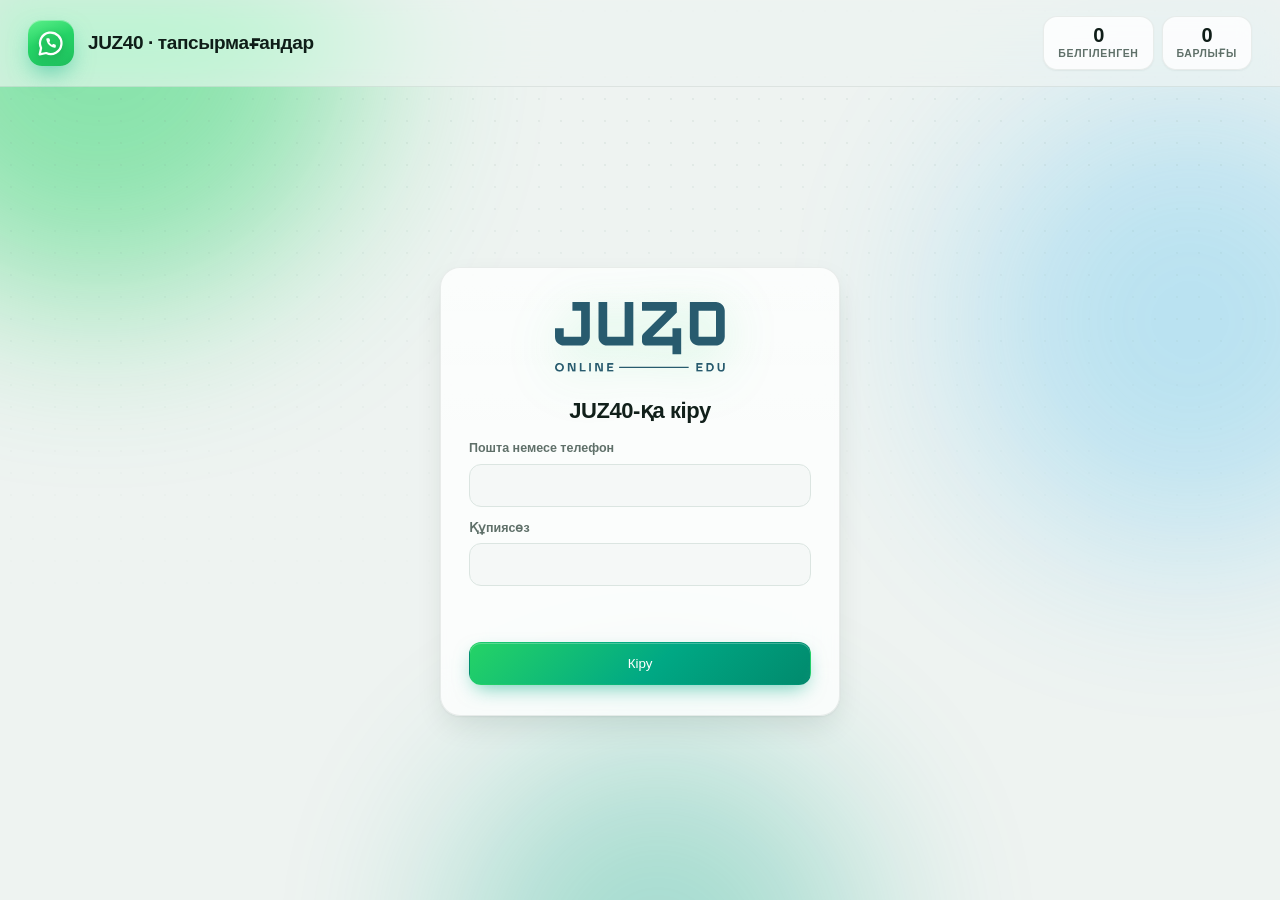
==== commit 05e41e82: "Remove login description text Co-Authored-By: Claude Opus 5.5 <noreply@anthropic.com>" ====
--- a/juz40.html
+++ b/juz40.html
@@ -51,7 +51,6 @@
 </defs>
 </svg></div>
       <h2>JUZ40-қа кіру</h2>
-      <p class="hint">Куратор аккаунтыңыздың поштасы (немесе телефоны) мен құпиясөзі. Олар тікелей JUZ40 серверіне жіберіледі, бұл сайт ешқайда сақтамайды.</p>
       <label>Пошта немесе телефон<input id="username" type="text" autocomplete="username" required></label>
       <label>Құпиясөз<input id="password" type="password" autocomplete="current-password" required></label>
       <div id="loginError" class="login-error"></div>
